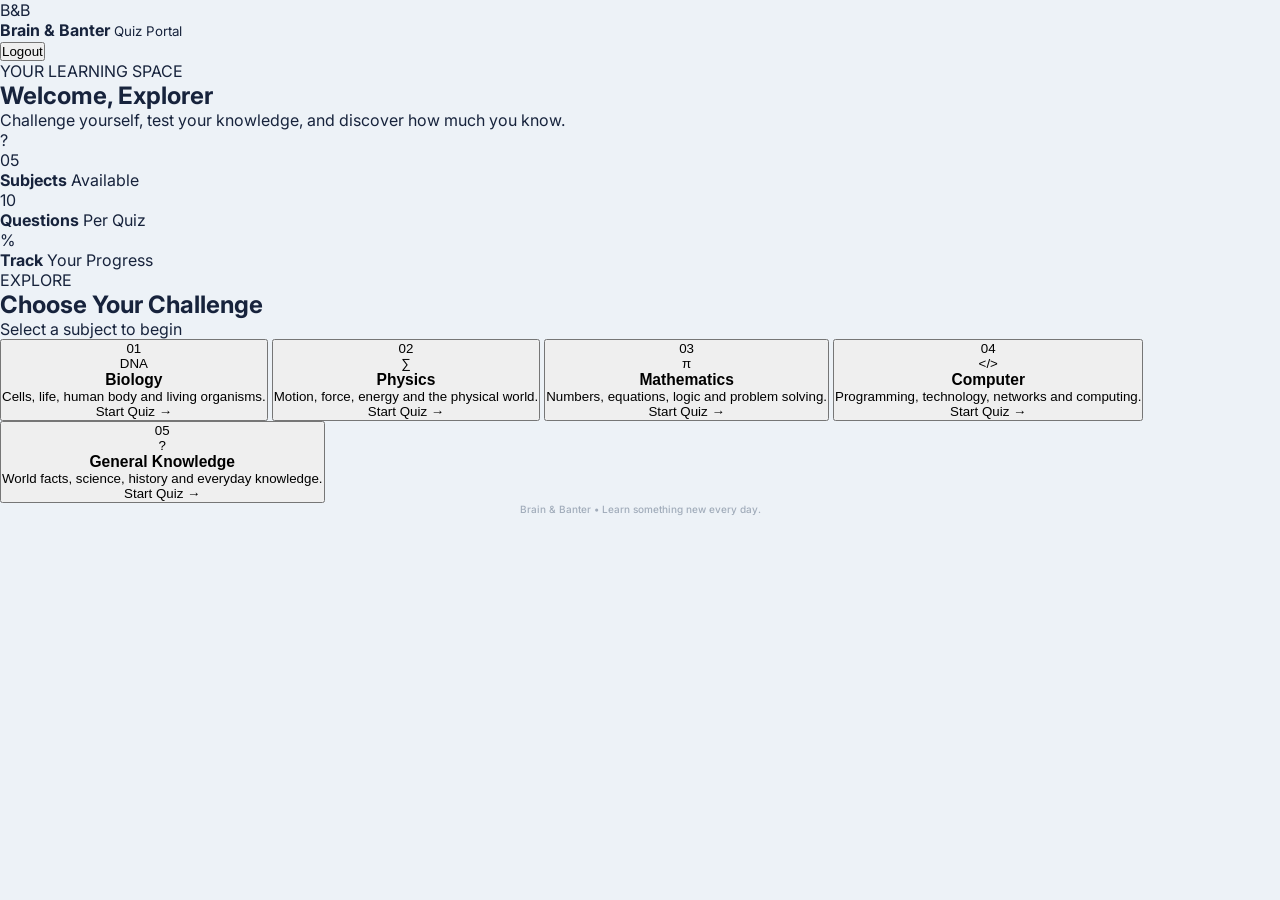
==== dashboard.html @ 0acfbaf9 "Create quiz dashboard" ====
<!DOCTYPE html>
<html lang="en">
<head>
    <meta charset="UTF-8">
    <meta name="viewport" content="width=device-width, initial-scale=1.0">

    <title>Brain & Banter | Dashboard</title>

    <link rel="preconnect" href="https://fonts.googleapis.com">
    <link rel="preconnect" href="https://fonts.gstatic.com" crossorigin>

    <link
        href="https://fonts.googleapis.com/css2?family=Inter:wght@400;500;600;700;800&display=swap"
        rel="stylesheet"
    >

    <link rel="stylesheet" href="style.css">
</head>

<body class="dashboard-body">

    <div class="dashboard-page">

        <!-- TOP NAVIGATION -->

        <header class="topbar">

            <div class="brand-small">

                <div class="mini-logo">
                    B<span>&</span>B
                </div>

                <div>
                    <strong>Brain & Banter</strong>
                    <small>Quiz Portal</small>
                </div>

            </div>


            <button id="logoutButton" class="logout-button">
                Logout
            </button>

        </header>


        <!-- MAIN CONTENT -->

        <main class="dashboard-main">

            <!-- WELCOME -->

            <section class="welcome-banner">

                <div>

                    <p class="eyebrow">
                        YOUR LEARNING SPACE
                    </p>

                    <h1>
                        Welcome, <span id="userName">Explorer</span>
                    </h1>

                    <p class="welcome-text">
                        Challenge yourself, test your knowledge,
                        and discover how much you know.
                    </p>

                </div>


                <div class="dashboard-icon">
                    <span>?</span>
                </div>

            </section>


            <!-- STATS -->

            <section class="stats-grid">

                <div class="stat-card">

                    <div class="stat-icon">
                        05
                    </div>

                    <div>
                        <strong>Subjects</strong>
                        <span>Available</span>
                    </div>

                </div>


                <div class="stat-card">

                    <div class="stat-icon">
                        10
                    </div>

                    <div>
                        <strong>Questions</strong>
                        <span>Per Quiz</span>
                    </div>

                </div>


                <div class="stat-card">

                    <div class="stat-icon">
                        %
                    </div>

                    <div>
                        <strong>Track</strong>
                        <span>Your Progress</span>
                    </div>

                </div>

            </section>


            <!-- SUBJECTS -->

            <section class="subjects-section">

                <div class="section-heading">

                    <div>

                        <p class="eyebrow">
                            EXPLORE
                        </p>

                        <h2>
                            Choose Your Challenge
                        </h2>

                    </div>

                    <p>
                        Select a subject to begin
                    </p>

                </div>


                <div class="subjects-grid">

                    <!-- BIOLOGY -->

                    <button
                        class="subject-card"
                        data-subject="Biology"
                    >

                        <div class="subject-number">
                            01
                        </div>

                        <div class="subject-symbol">
                            DNA
                        </div>

                        <h3>
                            Biology
                        </h3>

                        <p>
                            Cells, life, human body
                            and living organisms.
                        </p>

                        <span class="start-link">
                            Start Quiz →
                        </span>

                    </button>


                    <!-- PHYSICS -->

                    <button
                        class="subject-card"
                        data-subject="Physics"
                    >

                        <div class="subject-number">
                            02
                        </div>

                        <div class="subject-symbol">
                            ∑
                        </div>

                        <h3>
                            Physics
                        </h3>

                        <p>
                            Motion, force, energy
                            and the physical world.
                        </p>

                        <span class="start-link">
                            Start Quiz →
                        </span>

                    </button>


                    <!-- MATHEMATICS -->

                    <button
                        class="subject-card"
                        data-subject="Mathematics"
                    >

                        <div class="subject-number">
                            03
                        </div>

                        <div class="subject-symbol">
                            π
                        </div>

                        <h3>
                            Mathematics
                        </h3>

                        <p>
                            Numbers, equations,
                            logic and problem solving.
                        </p>

                        <span class="start-link">
                            Start Quiz →
                        </span>

                    </button>


                    <!-- COMPUTER -->

                    <button
                        class="subject-card"
                        data-subject="Computer"
                    >

                        <div class="subject-number">
                            04
                        </div>

                        <div class="subject-symbol">
                            &lt;/&gt;
                        </div>

                        <h3>
                            Computer
                        </h3>

                        <p>
                            Programming, technology,
                            networks and computing.
                        </p>

                        <span class="start-link">
                            Start Quiz →
                        </span>

                    </button>


                    <!-- GENERAL KNOWLEDGE -->

                    <button
                        class="subject-card"
                        data-subject="General Knowledge"
                    >

                        <div class="subject-number">
                            05
                        </div>

                        <div class="subject-symbol">
                            ?
                        </div>

                        <h3>
                            General Knowledge
                        </h3>

                        <p>
                            World facts, science,
                            history and everyday knowledge.
                        </p>

                        <span class="start-link">
                            Start Quiz →
                        </span>

                    </button>

                </div>

            </section>

        </main>


        <!-- FOOTER -->

        <footer class="dashboard-footer">

            Brain & Banter
            <span>•</span>
            Learn something new every day.

        </footer>

    </div>


    <script src="script.js"></script>

</body>
</html>
---- style.css ----
* {
    margin: 0;
    padding: 0;
    box-sizing: border-box;
}

:root {
    --blue: #2563eb;
    --dark-blue: #173b75;
    --light-blue: #eaf2ff;
    --text: #17233c;
    --muted: #718096;
    --white: #ffffff;
    --border: #dce5f2;
}

html,
body {
    width: 100%;
    min-height: 100%;
}

body {
    font-family: "Inter", sans-serif;
    color: var(--text);
    background: #edf2f7;
    overflow-x: hidden;
}


/* =========================
   BACKGROUND
========================= */

.background {
    position: fixed;
    inset: 0;
    overflow: hidden;
    z-index: 0;
    background:
        radial-gradient(circle at 15% 20%, rgba(37, 99, 235, 0.13), transparent 30%),
        radial-gradient(circle at 85% 75%, rgba(96, 165, 250, 0.15), transparent 32%),
        linear-gradient(135deg, #f5f8fc 0%, #e8eef7 100%);
}


/* Decorative grid */

.background::before {
    content: "";
    position: absolute;
    inset: 0;

    background-image:
        linear-gradient(rgba(37, 99, 235, 0.035) 1px, transparent 1px),
        linear-gradient(90deg, rgba(37, 99, 235, 0.035) 1px, transparent 1px);

    background-size: 45px 45px;
}


/* =========================
   FLOATING SHAPES
========================= */

.shape {
    position: absolute;
    border-radius: 50%;
    filter: blur(1px);
    opacity: 0.55;
}

.shape-one {
    width: 360px;
    height: 360px;
    top: -180px;
    left: -120px;
    background: rgba(59, 130, 246, 0.10);
    animation: floatOne 12s ease-in-out infinite;
}

.shape-two {
    width: 300px;
    height: 300px;
    right: -120px;
    top: 18%;
    background: rgba(96, 165, 250, 0.11);
    animation: floatTwo 14s ease-in-out infinite;
}

.shape-three {
    width: 420px;
    height: 420px;
    bottom: -250px;
    left: 25%;
    background: rgba(147, 197, 253, 0.12);
    animation: floatThree 16s ease-in-out infinite;
}


/* =========================
   SCIENCE SYMBOLS
========================= */

.floating-symbol {
    position: absolute;
    color: rgba(37, 99, 235, 0.16);
    font-weight: 700;
    user-select: none;
    animation: symbolFloat 8s ease-in-out infinite;
}

.symbol-one {
    top: 14%;
    left: 12%;
    font-size: 34px;
}

.symbol-two {
    top: 72%;
    left: 10%;
    font-size: 42px;
    animation-delay: 1s;
}

.symbol-three {
    top: 18%;
    right: 12%;
    font-size: 38px;
    animation-delay: 2s;
}

.symbol-four {
    bottom: 15%;
    right: 14%;
    font-size: 45px;
    animation-delay: 3s;
}

.symbol-five {
    top: 48%;
    left: 5%;
    font-size: 32px;
    animation-delay: 1.5s;
}

.symbol-six {
    bottom: 30%;
    right: 6%;
    font-size: 20px;
    letter-spacing: 3px;
    animation-delay: 2.5s;
}


/* =========================
   LOGIN CONTAINER
========================= */

.login-container {
    position: relative;
    z-index: 2;

    min-height: 100vh;

    display: flex;
    justify-content: center;
    align-items: center;

    padding: 40px 20px;
}


/* =========================
   LOGIN CARD
========================= */

.login-card {
    width: 100%;
    max-width: 455px;

    background: rgba(255, 255, 255, 0.94);

    border: 1px solid rgba(255, 255, 255, 0.9);

    border-radius: 26px;

    padding: 42px 42px 30px;

    box-shadow:
        0 25px 70px rgba(32, 56, 85, 0.13),
        0 5px 18px rgba(32, 56, 85, 0.05);

    backdrop-filter: blur(15px);

    animation: cardAppear 0.8s ease forwards;
}


/* =========================
   LOGO
========================= */

.logo-area {
    text-align: center;
    margin-bottom: 34px;
}

.logo {
    width: 72px;
    height: 72px;

    margin: 0 auto 17px;

    display: flex;
    align-items: center;
    justify-content: center;

    border-radius: 20px;

    background: linear-gradient(
        145deg,
        #2563eb,
        #173b75
    );

    color: white;

    font-size: 21px;
    font-weight: 800;

    letter-spacing: -1px;

    box-shadow:
        0 12px 28px rgba(37, 99, 235, 0.27);
}

.logo span {
    color: #bfdbfe;
    margin: 0 2px;
}

.logo-area h1 {
    font-size: 25px;
    font-weight: 800;
    letter-spacing: -0.6px;
}

.tagline {
    margin-top: 7px;
    color: var(--muted);
    font-size: 13px;
    font-weight: 500;
    letter-spacing: 0.5px;
}


/* =========================
   WELCOME
========================= */

.welcome {
    margin-bottom: 27px;
}

.welcome h2 {
    font-size: 23px;
    font-weight: 750;
    margin-bottom: 7px;
}

.welcome p {
    font-size: 13px;
    color: var(--muted);
    line-height: 1.6;
}


/* =========================
   INPUTS
========================= */

.input-group {
    margin-bottom: 20px;
}

.input-group label {
    display: block;
    margin-bottom: 8px;

    font-size: 13px;
    font-weight: 650;
}

.input-box {
    position: relative;
    display: flex;
    align-items: center;
}

.input-icon {
    position: absolute;
    left: 16px;

    color: #7390b7;
    font-size: 13px;

    pointer-events: none;
}

.input-box input {
    width: 100%;
    height: 52px;

    border: 1px solid var(--border);
    border-radius: 13px;

    background: #f8fafc;

    padding: 0 76px 0 43px;

    outline: none;

    font-family: inherit;
    font-size: 14px;
    color: var(--text);

    transition:
        border-color 0.25s ease,
        box-shadow 0.25s ease,
        background 0.25s ease;
}

.input-box input::placeholder {
    color: #9aa8ba;
}

.input-box input:focus {
    border-color: #6d9ff5;

    background: white;

    box-shadow:
        0 0 0 4px rgba(37, 99, 235, 0.08);
}


/* =========================
   SHOW PASSWORD
========================= */

.show-password {
    position: absolute;
    right: 13px;

    border: none;
    background: transparent;

    color: var(--blue);

    font-family: inherit;
    font-size: 12px;
    font-weight: 650;

    cursor: pointer;

    padding: 7px;
}

.show-password:hover {
    color: var(--dark-blue);
}


/* =========================
   MESSAGE
========================= */

.login-message {
    min-height: 20px;

    margin: 2px 0 10px;

    text-align: center;

    font-size: 12px;
    font-weight: 600;
}


/* =========================
   LOGIN BUTTON
========================= */

.login-button {
    width: 100%;
    height: 54px;

    border: none;
    border-radius: 14px;

    background:
        linear-gradient(
            135deg,
            #2563eb,
            #1d4ed8
        );

    color: white;

    display: flex;
    align-items: center;
    justify-content: center;
    gap: 13px;

    font-family: inherit;
    font-size: 14px;
    font-weight: 700;

    cursor: pointer;

    box-shadow:
        0 12px 25px rgba(37, 99, 235, 0.22);

    transition:
        transform 0.25s ease,
        box-shadow 0.25s ease;
}

.login-button:hover {
    transform: translateY(-2px);

    box-shadow:
        0 16px 30px rgba(37, 99, 235, 0.28);
}

.login-button:active {
    transform: translateY(0);
}

.arrow {
    font-size: 19px;
    line-height: 0;
    transition: transform 0.25s ease;
}

.login-button:hover .arrow {
    transform: translateX(4px);
}


/* =========================
   INFO
========================= */

.portal-info {
    display: flex;
    align-items: center;
    gap: 11px;

    margin: 27px 0 20px;
}

.portal-info span {
    height: 1px;
    flex: 1;
    background: #e4eaf2;
}

.portal-info p {
    color: #8a98aa;
    font-size: 10px;
    white-space: nowrap;
    letter-spacing: 0.2px;
}


/* =========================
   FOOTER
========================= */

footer {
    text-align: center;

    color: #a1acba;

    font-size: 10px;
    font-weight: 500;
}


/* =========================
   ANIMATIONS
========================= */

@keyframes cardAppear {

    from {
        opacity: 0;
        transform: translateY(25px) scale(0.98);
    }

    to {
        opacity: 1;
        transform: translateY(0) scale(1);
    }
}

@keyframes floatOne {

    0%,
    100% {
        transform: translate(0, 0);
    }

    50% {
        transform: translate(35px, 25px);
    }
}

@keyframes floatTwo {

    0%,
    100% {
        transform: translate(0, 0);
    }

    50% {
        transform: translate(-30px, 35px);
    }
}

@keyframes floatThree {

    0%,
    100% {
        transform: translate(0, 0);
    }

    50% {
        transform: translate(25px, -25px);
    }
}

@keyframes symbolFloat {

    0%,
    100% {
        transform: translateY(0) rotate(0deg);
    }

    50% {
        transform: translateY(-13px) rotate(5deg);
    }
}


/* =========================
   TABLET
========================= */

@media (max-width: 700px) {

    .login-container {
        padding: 30px 18px;
    }

    .login-card {
        max-width: 430px;
        padding: 37px 30px 27px;
    }

    .symbol-one,
    .symbol-three {
        opacity: 0.6;
    }
}


/* =========================
   MOBILE
========================= */

@media (max-width: 480px) {

    .login-container {
        min-height: 100svh;
        padding: 20px 14px;
    }

    .login-card {
        border-radius: 22px;
        padding: 31px 22px 24px;
    }

    .logo {
        width: 64px;
        height: 64px;
        border-radius: 18px;
        font-size: 19px;
    }

    .logo-area {
        margin-bottom: 28px;
    }

    .logo-area h1 {
        font-size: 22px;
    }

    .welcome h2 {
        font-size: 21px;
    }

    .welcome p {
        font-size: 12px;
    }

    .input-box input {
        height: 50px;
    }

    .login-button {
        height: 52px;
    }

    .floating-symbol {
        opacity: 0.08;
    }

    .shape-one {
        width: 250px;
        height: 250px;
    }

    .shape-two {
        width: 220px;
        height: 220px;
    }

    .shape-three {
        width: 300px;
        height: 300px;
    }
}


/* =========================
   VERY SMALL SCREENS
========================= */

@media (max-width: 350px) {

    .login-card {
        padding: 27px 17px 22px;
    }

    .portal-info p {
        font-size: 9px;
    }
}
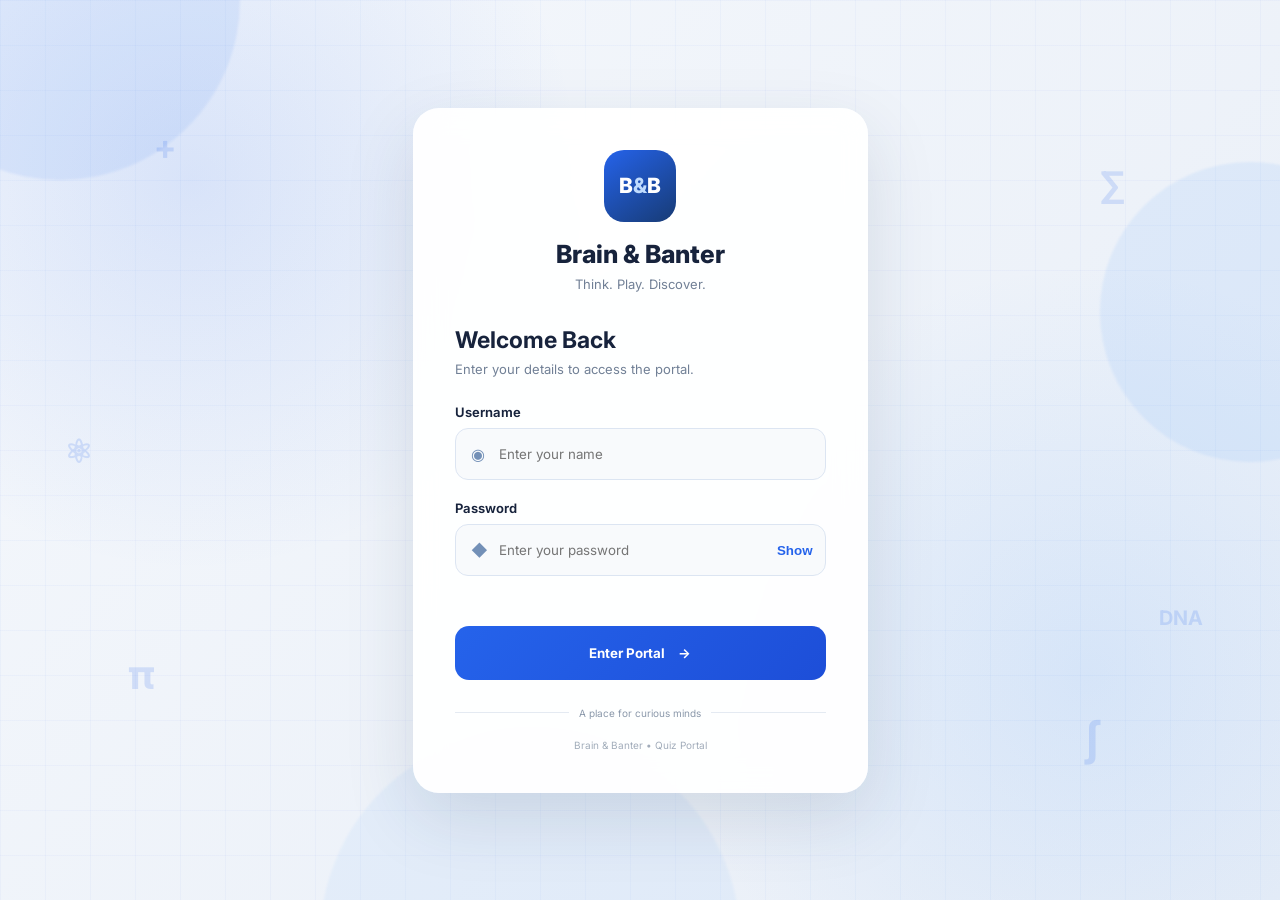
==== commit 8e03d4b7: "Complete dashboard page" ====
--- a/dashboard.html
+++ b/dashboard.html
@@ -1,334 +1,451 @@
 <!DOCTYPE html>
 <html lang="en">
+
 <head>
+
     <meta charset="UTF-8">
-    <meta name="viewport" content="width=device-width, initial-scale=1.0">
+
+    <meta
+        name="viewport"
+        content="width=device-width, initial-scale=1.0"
+    >
 
     <title>Brain & Banter | Dashboard</title>
 
-    <link rel="preconnect" href="https://fonts.googleapis.com">
-    <link rel="preconnect" href="https://fonts.gstatic.com" crossorigin>
-
     <link
-        href="https://fonts.googleapis.com/css2?family=Inter:wght@400;500;600;700;800&display=swap"
         rel="stylesheet"
+        href="style.css"
     >
 
-    <link rel="stylesheet" href="style.css">
 </head>
 
+
 <body class="dashboard-body">
 
-    <div class="dashboard-page">
-
-        <!-- TOP NAVIGATION -->
-
-        <header class="topbar">
-
-            <div class="brand-small">
-
-                <div class="mini-logo">
-                    B<span>&</span>B
+
+    <!-- TOP BAR -->
+
+    <header class="topbar">
+
+        <div class="brand-small">
+
+            <div class="mini-logo">
+                B<span>&</span>B
+            </div>
+
+            <div>
+
+                <strong>
+                    Brain & Banter
+                </strong>
+
+                <small>
+                    Quiz Portal
+                </small>
+
+            </div>
+
+        </div>
+
+
+        <button
+            id="logoutButton"
+            class="logout-button"
+        >
+            Logout
+        </button>
+
+    </header>
+
+
+
+    <!-- MAIN -->
+
+    <main class="dashboard-main">
+
+
+        <!-- WELCOME -->
+
+        <section class="welcome-banner">
+
+            <div>
+
+                <p class="eyebrow">
+                    WELCOME BACK
+                </p>
+
+                <h1>
+                    Hello,
+                    <span id="userName">
+                        Explorer
+                    </span>
+                </h1>
+
+                <p class="welcome-text">
+
+                    Test your knowledge, challenge yourself
+                    and discover how much you know.
+
+                    Choose a subject below to begin your quiz.
+
+                </p>
+
+            </div>
+
+
+            <div class="dashboard-icon">
+                ?
+            </div>
+
+        </section>
+
+
+
+        <!-- STATS -->
+
+        <section class="stats-grid">
+
+
+            <div class="stat-card">
+
+                <div class="stat-icon">
+                    05
                 </div>
 
                 <div>
-                    <strong>Brain & Banter</strong>
-                    <small>Quiz Portal</small>
-                </div>
-
-            </div>
-
-
-            <button id="logoutButton" class="logout-button">
-                Logout
-            </button>
-
-        </header>
-
-
-        <!-- MAIN CONTENT -->
-
-        <main class="dashboard-main">
-
-            <!-- WELCOME -->
-
-            <section class="welcome-banner">
+
+                    <strong>
+                        Subjects
+                    </strong>
+
+                    <span>
+                        Available quizzes
+                    </span>
+
+                </div>
+
+            </div>
+
+
+
+            <div class="stat-card">
+
+                <div class="stat-icon">
+                    10
+                </div>
 
                 <div>
 
-                    <p class="eyebrow">
-                        YOUR LEARNING SPACE
-                    </p>
-
-                    <h1>
-                        Welcome, <span id="userName">Explorer</span>
-                    </h1>
-
-                    <p class="welcome-text">
-                        Challenge yourself, test your knowledge,
-                        and discover how much you know.
-                    </p>
-
-                </div>
-
-
-                <div class="dashboard-icon">
-                    <span>?</span>
-                </div>
-
-            </section>
-
-
-            <!-- STATS -->
-
-            <section class="stats-grid">
-
-                <div class="stat-card">
-
-                    <div class="stat-icon">
-                        05
-                    </div>
-
-                    <div>
-                        <strong>Subjects</strong>
-                        <span>Available</span>
-                    </div>
-
-                </div>
-
-
-                <div class="stat-card">
-
-                    <div class="stat-icon">
-                        10
-                    </div>
-
-                    <div>
-                        <strong>Questions</strong>
-                        <span>Per Quiz</span>
-                    </div>
-
-                </div>
-
-
-                <div class="stat-card">
-
-                    <div class="stat-icon">
-                        %
-                    </div>
-
-                    <div>
-                        <strong>Track</strong>
-                        <span>Your Progress</span>
-                    </div>
-
-                </div>
-
-            </section>
-
-
-            <!-- SUBJECTS -->
-
-            <section class="subjects-section">
-
-                <div class="section-heading">
-
-                    <div>
-
-                        <p class="eyebrow">
-                            EXPLORE
-                        </p>
-
-                        <h2>
-                            Choose Your Challenge
-                        </h2>
-
-                    </div>
-
-                    <p>
-                        Select a subject to begin
-                    </p>
-
-                </div>
-
-
-                <div class="subjects-grid">
-
-                    <!-- BIOLOGY -->
-
-                    <button
-                        class="subject-card"
-                        data-subject="Biology"
-                    >
-
-                        <div class="subject-number">
-                            01
-                        </div>
-
-                        <div class="subject-symbol">
-                            DNA
-                        </div>
-
-                        <h3>
-                            Biology
-                        </h3>
-
-                        <p>
-                            Cells, life, human body
-                            and living organisms.
-                        </p>
-
-                        <span class="start-link">
-                            Start Quiz →
-                        </span>
-
-                    </button>
-
-
-                    <!-- PHYSICS -->
-
-                    <button
-                        class="subject-card"
-                        data-subject="Physics"
-                    >
-
-                        <div class="subject-number">
-                            02
-                        </div>
-
-                        <div class="subject-symbol">
-                            ∑
-                        </div>
-
-                        <h3>
-                            Physics
-                        </h3>
-
-                        <p>
-                            Motion, force, energy
-                            and the physical world.
-                        </p>
-
-                        <span class="start-link">
-                            Start Quiz →
-                        </span>
-
-                    </button>
-
-
-                    <!-- MATHEMATICS -->
-
-                    <button
-                        class="subject-card"
-                        data-subject="Mathematics"
-                    >
-
-                        <div class="subject-number">
-                            03
-                        </div>
-
-                        <div class="subject-symbol">
-                            π
-                        </div>
-
-                        <h3>
-                            Mathematics
-                        </h3>
-
-                        <p>
-                            Numbers, equations,
-                            logic and problem solving.
-                        </p>
-
-                        <span class="start-link">
-                            Start Quiz →
-                        </span>
-
-                    </button>
-
-
-                    <!-- COMPUTER -->
-
-                    <button
-                        class="subject-card"
-                        data-subject="Computer"
-                    >
-
-                        <div class="subject-number">
-                            04
-                        </div>
-
-                        <div class="subject-symbol">
-                            &lt;/&gt;
-                        </div>
-
-                        <h3>
-                            Computer
-                        </h3>
-
-                        <p>
-                            Programming, technology,
-                            networks and computing.
-                        </p>
-
-                        <span class="start-link">
-                            Start Quiz →
-                        </span>
-
-                    </button>
-
-
-                    <!-- GENERAL KNOWLEDGE -->
-
-                    <button
-                        class="subject-card"
-                        data-subject="General Knowledge"
-                    >
-
-                        <div class="subject-number">
-                            05
-                        </div>
-
-                        <div class="subject-symbol">
-                            ?
-                        </div>
-
-                        <h3>
-                            General Knowledge
-                        </h3>
-
-                        <p>
-                            World facts, science,
-                            history and everyday knowledge.
-                        </p>
-
-                        <span class="start-link">
-                            Start Quiz →
-                        </span>
-
-                    </button>
-
-                </div>
-
-            </section>
-
-        </main>
-
-
-        <!-- FOOTER -->
-
-        <footer class="dashboard-footer">
-
-            Brain & Banter
-            <span>•</span>
-            Learn something new every day.
-
-        </footer>
-
-    </div>
+                    <strong>
+                        Questions
+                    </strong>
+
+                    <span>
+                        Per quiz
+                    </span>
+
+                </div>
+
+            </div>
+
+
+
+            <div class="stat-card">
+
+                <div class="stat-icon">
+                    05
+                </div>
+
+                <div>
+
+                    <strong>
+                        Minutes
+                    </strong>
+
+                    <span>
+                        Quiz time
+                    </span>
+
+                </div>
+
+            </div>
+
+
+        </section>
+
+
+
+        <!-- SUBJECT HEADING -->
+
+        <div class="section-heading">
+
+            <div>
+
+                <p class="eyebrow">
+                    CHOOSE YOUR CHALLENGE
+                </p>
+
+                <h2>
+                    Quiz Subjects
+                </h2>
+
+            </div>
+
+
+            <p>
+                Select any subject to begin
+            </p>
+
+        </div>
+
+
+
+        <!-- SUBJECTS -->
+
+        <section class="subjects-grid">
+
+
+            <!-- BIOLOGY -->
+
+            <button
+                class="subject-card"
+                data-subject="Biology"
+            >
+
+                <span class="subject-number">
+                    01
+                </span>
+
+
+                <div class="subject-symbol">
+                    BIO
+                </div>
+
+
+                <h3>
+                    Biology
+                </h3>
+
+
+                <p>
+                    Explore life, cells, organs
+                    and the fascinating world of biology.
+                </p>
+
+
+                <span class="start-link">
+                    Start Quiz →
+                </span>
+
+            </button>
+
+
+
+            <!-- PHYSICS -->
+
+            <button
+                class="subject-card"
+                data-subject="Physics"
+            >
+
+                <span class="subject-number">
+                    02
+                </span>
+
+
+                <div class="subject-symbol">
+                    PHY
+                </div>
+
+
+                <h3>
+                    Physics
+                </h3>
+
+
+                <p>
+                    Test your understanding of force,
+                    energy, motion and the physical world.
+                </p>
+
+
+                <span class="start-link">
+                    Start Quiz →
+                </span>
+
+            </button>
+
+
+
+            <!-- MATHEMATICS -->
+
+            <button
+                class="subject-card"
+                data-subject="Mathematics"
+            >
+
+                <span class="subject-number">
+                    03
+                </span>
+
+
+                <div class="subject-symbol">
+                    MAT
+                </div>
+
+
+                <h3>
+                    Mathematics
+                </h3>
+
+
+                <p>
+                    Challenge yourself with numbers,
+                    calculations and mathematical concepts.
+                </p>
+
+
+                <span class="start-link">
+                    Start Quiz →
+                </span>
+
+            </button>
+
+
+
+            <!-- COMPUTER -->
+
+            <button
+                class="subject-card"
+                data-subject="Computer"
+            >
+
+                <span class="subject-number">
+                    04
+                </span>
+
+
+                <div class="subject-symbol">
+                    CS
+                </div>
+
+
+                <h3>
+                    Computer
+                </h3>
+
+
+                <p>
+                    Test your knowledge of computers,
+                    programming and technology.
+                </p>
+
+
+                <span class="start-link">
+                    Start Quiz →
+                </span>
+
+            </button>
+
+
+
+            <!-- GENERAL KNOWLEDGE -->
+
+            <button
+                class="subject-card"
+                data-subject="General Knowledge"
+            >
+
+                <span class="subject-number">
+                    05
+                </span>
+
+
+                <div class="subject-symbol">
+                    GK
+                </div>
+
+
+                <h3>
+                    General Knowledge
+                </h3>
+
+
+                <p>
+                    Explore interesting facts,
+                    places, science and the world around you.
+                </p>
+
+
+                <span class="start-link">
+                    Start Quiz →
+                </span>
+
+            </button>
+
+
+        </section>
+
+
+
+        <!-- LEADERBOARD -->
+
+        <div class="dashboard-actions">
+
+            <button
+                id="leaderboardButton"
+                class="dashboard-action-button"
+            >
+
+                <span class="action-icon">
+                    #
+                </span>
+
+
+                <span>
+
+                    <strong>
+                        View Leaderboard
+                    </strong>
+
+                    <small>
+                        See quiz rankings and scores
+                    </small>
+
+                </span>
+
+
+                <span class="action-arrow">
+                    →
+                </span>
+
+            </button>
+
+        </div>
+
+
+    </main>
+
+
+
+    <!-- FOOTER -->
+
+    <footer class="dashboard-footer">
+
+        Brain & Banter
+
+        <span>
+            •
+        </span>
+
+        Learn. Challenge. Improve.
+
+    </footer>
+
 
 
     <script src="script.js"></script>
 
 </body>
+
 </html>
--- a/style.css
+++ b/style.css
@@ -7,44 +7,48 @@
 :root {
     --blue: #2563eb;
     --dark-blue: #173b75;
-    --light-blue: #eaf2ff;
+    --light-blue: #edf4ff;
     --text: #17233c;
     --muted: #718096;
     --white: #ffffff;
     --border: #dce5f2;
 }
 
-html,
-body {
-    width: 100%;
-    min-height: 100%;
-}
-
 body {
     font-family: "Inter", sans-serif;
     color: var(--text);
-    background: #edf2f7;
+    background: #f4f7fb;
     overflow-x: hidden;
 }
 
 
-/* =========================
-   BACKGROUND
-========================= */
+/* ==========================================
+   LOGIN
+========================================== */
 
 .background {
     position: fixed;
     inset: 0;
     overflow: hidden;
     z-index: 0;
+
     background:
-        radial-gradient(circle at 15% 20%, rgba(37, 99, 235, 0.13), transparent 30%),
-        radial-gradient(circle at 85% 75%, rgba(96, 165, 250, 0.15), transparent 32%),
-        linear-gradient(135deg, #f5f8fc 0%, #e8eef7 100%);
-}
-
-
-/* Decorative grid */
+        radial-gradient(
+            circle at 15% 20%,
+            rgba(37, 99, 235, 0.13),
+            transparent 30%
+        ),
+        radial-gradient(
+            circle at 85% 75%,
+            rgba(96, 165, 250, 0.15),
+            transparent 32%
+        ),
+        linear-gradient(
+            135deg,
+            #f5f8fc,
+            #e8eef7
+        );
+}
 
 .background::before {
     content: "";
@@ -52,22 +56,23 @@
     inset: 0;
 
     background-image:
-        linear-gradient(rgba(37, 99, 235, 0.035) 1px, transparent 1px),
-        linear-gradient(90deg, rgba(37, 99, 235, 0.035) 1px, transparent 1px);
+        linear-gradient(
+            rgba(37, 99, 235, 0.035) 1px,
+            transparent 1px
+        ),
+        linear-gradient(
+            90deg,
+            rgba(37, 99, 235, 0.035) 1px,
+            transparent 1px
+        );
 
     background-size: 45px 45px;
 }
-
-
-/* =========================
-   FLOATING SHAPES
-========================= */
 
 .shape {
     position: absolute;
     border-radius: 50%;
     filter: blur(1px);
-    opacity: 0.55;
 }
 
 .shape-one {
@@ -97,11 +102,6 @@
     animation: floatThree 16s ease-in-out infinite;
 }
 
-
-/* =========================
-   SCIENCE SYMBOLS
-========================= */
-
 .floating-symbol {
     position: absolute;
     color: rgba(37, 99, 235, 0.16);
@@ -120,42 +120,31 @@
     top: 72%;
     left: 10%;
     font-size: 42px;
-    animation-delay: 1s;
 }
 
 .symbol-three {
     top: 18%;
     right: 12%;
     font-size: 38px;
-    animation-delay: 2s;
 }
 
 .symbol-four {
     bottom: 15%;
     right: 14%;
     font-size: 45px;
-    animation-delay: 3s;
 }
 
 .symbol-five {
     top: 48%;
     left: 5%;
     font-size: 32px;
-    animation-delay: 1.5s;
 }
 
 .symbol-six {
     bottom: 30%;
     right: 6%;
     font-size: 20px;
-    letter-spacing: 3px;
-    animation-delay: 2.5s;
-}
-
-
-/* =========================
-   LOGIN CONTAINER
-========================= */
+}
 
 .login-container {
     position: relative;
@@ -164,16 +153,11 @@
     min-height: 100vh;
 
     display: flex;
+    align-items: center;
     justify-content: center;
-    align-items: center;
 
     padding: 40px 20px;
 }
-
-
-/* =========================
-   LOGIN CARD
-========================= */
 
 .login-card {
     width: 100%;
@@ -181,25 +165,17 @@
 
     background: rgba(255, 255, 255, 0.94);
 
-    border: 1px solid rgba(255, 255, 255, 0.9);
-
     border-radius: 26px;
 
-    padding: 42px 42px 30px;
+    padding: 42px;
 
     box-shadow:
-        0 25px 70px rgba(32, 56, 85, 0.13),
-        0 5px 18px rgba(32, 56, 85, 0.05);
+        0 25px 70px rgba(32, 56, 85, 0.13);
 
     backdrop-filter: blur(15px);
 
-    animation: cardAppear 0.8s ease forwards;
-}
-
-
-/* =========================
-   LOGO
-========================= */
+    animation: cardAppear 0.8s ease;
+}
 
 .logo-area {
     text-align: center;
@@ -210,7 +186,8 @@
     width: 72px;
     height: 72px;
 
-    margin: 0 auto 17px;
+    margin: auto;
+    margin-bottom: 17px;
 
     display: flex;
     align-items: center;
@@ -218,67 +195,50 @@
 
     border-radius: 20px;
 
-    background: linear-gradient(
-        145deg,
-        #2563eb,
-        #173b75
-    );
+    background:
+        linear-gradient(
+            145deg,
+            #2563eb,
+            #173b75
+        );
 
     color: white;
 
     font-size: 21px;
     font-weight: 800;
-
-    letter-spacing: -1px;
-
-    box-shadow:
-        0 12px 28px rgba(37, 99, 235, 0.27);
-}
-
-.logo span {
+}
+
+.logo span,
+.mini-logo span {
     color: #bfdbfe;
-    margin: 0 2px;
 }
 
 .logo-area h1 {
     font-size: 25px;
     font-weight: 800;
-    letter-spacing: -0.6px;
 }
 
 .tagline {
     margin-top: 7px;
+
+    color: var(--muted);
+
+    font-size: 13px;
+}
+
+.welcome {
+    margin-bottom: 27px;
+}
+
+.welcome h2 {
+    font-size: 23px;
+    margin-bottom: 7px;
+}
+
+.welcome p {
     color: var(--muted);
     font-size: 13px;
-    font-weight: 500;
-    letter-spacing: 0.5px;
-}
-
-
-/* =========================
-   WELCOME
-========================= */
-
-.welcome {
-    margin-bottom: 27px;
-}
-
-.welcome h2 {
-    font-size: 23px;
-    font-weight: 750;
-    margin-bottom: 7px;
-}
-
-.welcome p {
-    font-size: 13px;
-    color: var(--muted);
-    line-height: 1.6;
-}
-
-
-/* =========================
-   INPUTS
-========================= */
+}
 
 .input-group {
     margin-bottom: 20px;
@@ -286,6 +246,7 @@
 
 .input-group label {
     display: block;
+
     margin-bottom: 8px;
 
     font-size: 13px;
@@ -294,18 +255,17 @@
 
 .input-box {
     position: relative;
-    display: flex;
-    align-items: center;
 }
 
 .input-icon {
     position: absolute;
+
     left: 16px;
+    top: 50%;
+
+    transform: translateY(-50%);
 
     color: #7390b7;
-    font-size: 13px;
-
-    pointer-events: none;
 }
 
 .input-box input {
@@ -317,22 +277,11 @@
 
     background: #f8fafc;
 
-    padding: 0 76px 0 43px;
+    padding: 0 75px 0 43px;
 
     outline: none;
 
     font-family: inherit;
-    font-size: 14px;
-    color: var(--text);
-
-    transition:
-        border-color 0.25s ease,
-        box-shadow 0.25s ease,
-        background 0.25s ease;
-}
-
-.input-box input::placeholder {
-    color: #9aa8ba;
 }
 
 .input-box input:focus {
@@ -344,53 +293,33 @@
         0 0 0 4px rgba(37, 99, 235, 0.08);
 }
 
-
-/* =========================
-   SHOW PASSWORD
-========================= */
-
 .show-password {
     position: absolute;
+
     right: 13px;
+    top: 50%;
+
+    transform: translateY(-50%);
 
     border: none;
     background: transparent;
 
     color: var(--blue);
 
-    font-family: inherit;
-    font-size: 12px;
+    cursor: pointer;
+
     font-weight: 650;
-
-    cursor: pointer;
-
-    padding: 7px;
-}
-
-.show-password:hover {
-    color: var(--dark-blue);
-}
-
-
-/* =========================
-   MESSAGE
-========================= */
+}
 
 .login-message {
     min-height: 20px;
 
-    margin: 2px 0 10px;
+    margin-bottom: 10px;
 
     text-align: center;
 
     font-size: 12px;
-    font-weight: 600;
-}
-
-
-/* =========================
-   LOGIN BUTTON
-========================= */
+}
 
 .login-button {
     width: 100%;
@@ -408,55 +337,28 @@
 
     color: white;
 
-    display: flex;
-    align-items: center;
-    justify-content: center;
-    gap: 13px;
-
     font-family: inherit;
-    font-size: 14px;
+
     font-weight: 700;
 
     cursor: pointer;
 
-    box-shadow:
-        0 12px 25px rgba(37, 99, 235, 0.22);
-
-    transition:
-        transform 0.25s ease,
-        box-shadow 0.25s ease;
+    transition: 0.25s ease;
 }
 
 .login-button:hover {
     transform: translateY(-2px);
-
-    box-shadow:
-        0 16px 30px rgba(37, 99, 235, 0.28);
-}
-
-.login-button:active {
-    transform: translateY(0);
 }
 
 .arrow {
-    font-size: 19px;
-    line-height: 0;
-    transition: transform 0.25s ease;
-}
-
-.login-button:hover .arrow {
-    transform: translateX(4px);
-}
-
-
-/* =========================
-   INFO
-========================= */
+    margin-left: 10px;
+}
 
 .portal-info {
     display: flex;
     align-items: center;
-    gap: 11px;
+
+    gap: 10px;
 
     margin: 27px 0 20px;
 }
@@ -464,52 +366,1002 @@
 .portal-info span {
     height: 1px;
     flex: 1;
+
     background: #e4eaf2;
 }
 
 .portal-info p {
     color: #8a98aa;
+
     font-size: 10px;
-    white-space: nowrap;
-    letter-spacing: 0.2px;
-}
-
-
-/* =========================
-   FOOTER
-========================= */
-
-footer {
+}
+
+.login-card footer {
     text-align: center;
 
     color: #a1acba;
 
     font-size: 10px;
-    font-weight: 500;
-}
-
-
-/* =========================
+}
+
+
+/* ==========================================
+   DASHBOARD
+========================================== */
+
+.dashboard-body {
+    min-height: 100vh;
+
+    background:
+        radial-gradient(
+            circle at 0% 0%,
+            rgba(37, 99, 235, 0.08),
+            transparent 28%
+        ),
+        #f4f7fb;
+}
+
+.topbar,
+.quiz-topbar,
+.result-topbar {
+    height: 78px;
+
+    padding: 0 6%;
+
+    display: flex;
+    align-items: center;
+    justify-content: space-between;
+
+    background: rgba(255, 255, 255, 0.9);
+
+    border-bottom: 1px solid #e3eaf3;
+
+    backdrop-filter: blur(15px);
+}
+
+.brand-small,
+.result-brand,
+.quiz-brand {
+    display: flex;
+    align-items: center;
+
+    gap: 12px;
+}
+
+.mini-logo {
+    width: 43px;
+    height: 43px;
+
+    display: flex;
+    align-items: center;
+    justify-content: center;
+
+    border-radius: 12px;
+
+    background:
+        linear-gradient(
+            145deg,
+            #2563eb,
+            #173b75
+        );
+
+    color: white;
+
+    font-size: 13px;
+    font-weight: 800;
+}
+
+.brand-small strong,
+.result-brand strong {
+    display: block;
+
+    font-size: 14px;
+}
+
+.brand-small small,
+.result-brand small {
+    display: block;
+
+    color: #8a98aa;
+
+    font-size: 10px;
+}
+
+.logout-button {
+    border: 1px solid #dce5f2;
+
+    background: white;
+
+    color: #52647d;
+
+    border-radius: 10px;
+
+    padding: 9px 17px;
+
+    font-family: inherit;
+
+    cursor: pointer;
+}
+
+.dashboard-main {
+    width: min(1180px, 88%);
+
+    margin: auto;
+
+    padding: 45px 0 55px;
+}
+
+.welcome-banner {
+    display: flex;
+    align-items: center;
+    justify-content: space-between;
+
+    padding: 38px 42px;
+
+    border-radius: 24px;
+
+    background:
+        linear-gradient(
+            135deg,
+            #173b75,
+            #2563eb
+        );
+
+    color: white;
+
+    margin-bottom: 25px;
+}
+
+.welcome-banner h1 {
+    font-size: clamp(25px, 4vw, 36px);
+
+    margin-bottom: 9px;
+}
+
+.welcome-banner h1 span {
+    color: #bfdbfe;
+}
+
+.welcome-text {
+    max-width: 540px;
+
+    font-size: 13px;
+
+    line-height: 1.7;
+
+    opacity: 0.82;
+}
+
+.eyebrow {
+    margin-bottom: 10px;
+
+    font-size: 10px;
+    font-weight: 700;
+
+    letter-spacing: 1.6px;
+
+    color: var(--blue);
+}
+
+.welcome-banner .eyebrow {
+    color: white;
+    opacity: 0.7;
+}
+
+.dashboard-icon {
+    width: 90px;
+    height: 90px;
+
+    display: flex;
+    align-items: center;
+    justify-content: center;
+
+    border-radius: 25px;
+
+    background: rgba(255, 255, 255, 0.09);
+
+    font-size: 42px;
+}
+
+.stats-grid {
+    display: grid;
+
+    grid-template-columns:
+        repeat(3, 1fr);
+
+    gap: 18px;
+
+    margin-bottom: 45px;
+}
+
+.stat-card {
+    display: flex;
+    align-items: center;
+
+    gap: 15px;
+
+    padding: 20px;
+
+    background: white;
+
+    border: 1px solid #e5ebf3;
+
+    border-radius: 17px;
+}
+
+.stat-icon {
+    width: 47px;
+    height: 47px;
+
+    display: flex;
+    align-items: center;
+    justify-content: center;
+
+    border-radius: 13px;
+
+    background: var(--light-blue);
+
+    color: var(--blue);
+
+    font-weight: 800;
+}
+
+.stat-card strong {
+    display: block;
+
+    font-size: 13px;
+}
+
+.stat-card span {
+    display: block;
+
+    margin-top: 4px;
+
+    color: #8b99aa;
+
+    font-size: 10px;
+}
+
+.section-heading {
+    display: flex;
+
+    align-items: flex-end;
+    justify-content: space-between;
+
+    margin-bottom: 22px;
+}
+
+.section-heading h2 {
+    font-size: 23px;
+}
+
+.section-heading > p {
+    color: #8997a9;
+
+    font-size: 11px;
+}
+
+.subjects-grid {
+    display: grid;
+
+    grid-template-columns:
+        repeat(3, 1fr);
+
+    gap: 18px;
+}
+
+.subject-card {
+    position: relative;
+
+    min-height: 245px;
+
+    padding: 25px;
+
+    text-align: left;
+
+    border: 1px solid #e1e8f1;
+
+    border-radius: 20px;
+
+    background: white;
+
+    cursor: pointer;
+
+    font-family: inherit;
+
+    color: var(--text);
+
+    transition: 0.3s ease;
+}
+
+.subject-card:hover {
+    transform: translateY(-6px);
+
+    border-color: #c8daf5;
+
+    box-shadow:
+        0 18px 35px rgba(31, 55, 82, 0.10);
+}
+
+.subject-number {
+    position: absolute;
+
+    top: 20px;
+    right: 22px;
+
+    color: #a2afbf;
+
+    font-size: 10px;
+    font-weight: 700;
+}
+
+.subject-symbol {
+    width: 48px;
+    height: 48px;
+
+    display: flex;
+    align-items: center;
+    justify-content: center;
+
+    margin-bottom: 22px;
+
+    border-radius: 13px;
+
+    background: var(--light-blue);
+
+    color: var(--blue);
+
+    font-size: 15px;
+    font-weight: 800;
+}
+
+.subject-card h3 {
+    font-size: 17px;
+
+    margin-bottom: 8px;
+}
+
+.subject-card p {
+    color: #7c899a;
+
+    font-size: 11px;
+
+    line-height: 1.65;
+
+    margin-bottom: 19px;
+}
+
+.start-link {
+    color: var(--blue);
+
+    font-size: 11px;
+    font-weight: 700;
+}
+
+.dashboard-footer,
+.quiz-footer,
+.result-footer {
+    padding: 20px;
+
+    text-align: center;
+
+    color: #9aa7b7;
+
+    font-size: 10px;
+}
+
+
+/* ==========================================
+   QUIZ
+========================================== */
+
+.quiz-body {
+    min-height: 100vh;
+
+    background:
+        radial-gradient(
+            circle at 10% 10%,
+            rgba(37, 99, 235, 0.08),
+            transparent 30%
+        ),
+        #f4f7fb;
+}
+
+.back-button {
+    border: none;
+
+    background: transparent;
+
+    color: #52647d;
+
+    font-family: inherit;
+
+    cursor: pointer;
+
+    font-size: 12px;
+}
+
+.quiz-brand span {
+    font-size: 13px;
+    font-weight: 800;
+}
+
+.quiz-main {
+    width: min(850px, 90%);
+
+    margin: auto;
+
+    padding: 45px 0;
+}
+
+.quiz-header {
+    display: flex;
+
+    align-items: center;
+    justify-content: space-between;
+
+    margin-bottom: 25px;
+}
+
+.quiz-header h1 {
+    font-size: 31px;
+
+    margin-bottom: 7px;
+}
+
+.quiz-header p:not(.eyebrow) {
+    color: #8290a2;
+
+    font-size: 12px;
+}
+
+.timer-box {
+    min-width: 105px;
+
+    padding: 14px;
+
+    text-align: center;
+
+    background: white;
+
+    border: 1px solid #e0e7f0;
+
+    border-radius: 14px;
+}
+
+.timer-label {
+    display: block;
+
+    color: #8997a9;
+
+    font-size: 9px;
+    font-weight: 700;
+
+    letter-spacing: 1px;
+
+    margin-bottom: 5px;
+}
+
+.timer-box strong {
+    font-size: 20px;
+
+    color: var(--blue);
+}
+
+.timer-warning {
+    color: #d14343 !important;
+}
+
+.progress-section {
+    margin-bottom: 20px;
+}
+
+.progress-info {
+    display: flex;
+
+    justify-content: space-between;
+
+    margin-bottom: 8px;
+
+    color: #7d8a9c;
+
+    font-size: 10px;
+}
+
+.progress-bar {
+    height: 7px;
+
+    overflow: hidden;
+
+    border-radius: 10px;
+
+    background: #e2e9f2;
+}
+
+.progress-fill {
+    width: 10%;
+    height: 100%;
+
+    border-radius: inherit;
+
+    background:
+        linear-gradient(
+            90deg,
+            #2563eb,
+            #60a5fa
+        );
+
+    transition: width 0.3s ease;
+}
+
+.question-card {
+    padding: 35px;
+
+    background: white;
+
+    border: 1px solid #e1e8f1;
+
+    border-radius: 22px;
+
+    box-shadow:
+        0 12px 35px rgba(31, 55, 82, 0.06);
+}
+
+.question-number {
+    color: var(--blue);
+
+    font-size: 10px;
+    font-weight: 800;
+
+    letter-spacing: 1.2px;
+
+    margin-bottom: 16px;
+}
+
+.question-card h2 {
+    font-size: 21px;
+
+    line-height: 1.5;
+
+    margin-bottom: 28px;
+}
+
+.options-container {
+    display: grid;
+
+    gap: 12px;
+}
+
+.quiz-option {
+    width: 100%;
+
+    min-height: 58px;
+
+    display: flex;
+    align-items: center;
+
+    gap: 14px;
+
+    padding: 10px 15px;
+
+    border: 1px solid #e0e7f0;
+
+    border-radius: 13px;
+
+    background: #fbfcfe;
+
+    color: var(--text);
+
+    text-align: left;
+
+    font-family: inherit;
+
+    cursor: pointer;
+
+    transition: 0.2s ease;
+}
+
+.quiz-option:hover {
+    border-color: #9dbbe9;
+
+    background: #f5f9ff;
+}
+
+.quiz-option.selected {
+    border-color: var(--blue);
+
+    background: #edf4ff;
+
+    box-shadow:
+        0 0 0 3px rgba(37, 99, 235, 0.07);
+}
+
+.option-letter {
+    width: 34px;
+    height: 34px;
+
+    flex-shrink: 0;
+
+    display: flex;
+    align-items: center;
+    justify-content: center;
+
+    border-radius: 10px;
+
+    background: #e9f1ff;
+
+    color: var(--blue);
+
+    font-size: 12px;
+    font-weight: 800;
+}
+
+.quiz-option.selected .option-letter {
+    background: var(--blue);
+
+    color: white;
+}
+
+.option-text {
+    font-size: 12px;
+
+    line-height: 1.5;
+}
+
+.quiz-navigation {
+    display: flex;
+
+    justify-content: space-between;
+
+    margin-top: 30px;
+}
+
+.previous-button,
+.next-button {
+    min-width: 115px;
+
+    height: 45px;
+
+    border-radius: 11px;
+
+    font-family: inherit;
+
+    font-size: 12px;
+    font-weight: 700;
+
+    cursor: pointer;
+}
+
+.previous-button {
+    border: 1px solid #dce5f2;
+
+    background: white;
+
+    color: #68778b;
+}
+
+.previous-button:disabled {
+    opacity: 0.4;
+
+    cursor: not-allowed;
+}
+
+.next-button {
+    border: none;
+
+    background: var(--blue);
+
+    color: white;
+
+    box-shadow:
+        0 8px 18px rgba(37, 99, 235, 0.18);
+}
+
+.exit-button {
+    display: block;
+
+    margin: 22px auto 0;
+
+    border: none;
+
+    background: transparent;
+
+    color: #a05b5b;
+
+    font-family: inherit;
+
+    font-size: 10px;
+
+    cursor: pointer;
+}
+
+
+/* ==========================================
+   RESULT
+========================================== */
+
+.result-body {
+    min-height: 100vh;
+
+    background:
+        radial-gradient(
+            circle at 50% 0%,
+            rgba(37, 99, 235, 0.10),
+            transparent 35%
+        ),
+        #f4f7fb;
+}
+
+.result-main {
+    width: min(760px, 90%);
+
+    margin: auto;
+
+    padding: 50px 0;
+}
+
+.result-card {
+    padding: 42px;
+
+    text-align: center;
+
+    background: white;
+
+    border: 1px solid #e1e8f1;
+
+    border-radius: 25px;
+
+    box-shadow:
+        0 18px 45px rgba(31, 55, 82, 0.07);
+}
+
+.result-check {
+    width: 58px;
+    height: 58px;
+
+    margin: 0 auto 18px;
+
+    display: flex;
+    align-items: center;
+    justify-content: center;
+
+    border-radius: 50%;
+
+    background: #eaf5ee;
+
+    color: #16803c;
+
+    font-size: 25px;
+    font-weight: 800;
+}
+
+.result-card h1 {
+    font-size: 28px;
+
+    margin-bottom: 9px;
+}
+
+.result-card h1 span {
+    color: var(--blue);
+}
+
+.result-subtitle {
+    color: #8290a2;
+
+    font-size: 12px;
+}
+
+.score-circle {
+    width: 155px;
+    height: 155px;
+
+    margin: 30px auto 10px;
+
+    display: flex;
+    align-items: center;
+    justify-content: center;
+
+    border-radius: 50%;
+
+    background:
+        radial-gradient(
+            circle,
+            white 58%,
+            transparent 59%
+        );
+
+    border: 12px solid #eaf1fc;
+}
+
+.score-circle strong {
+    color: var(--blue);
+
+    font-size: 40px;
+}
+
+.score-circle span {
+    color: #8795a7;
+
+    font-size: 16px;
+}
+
+.score-label {
+    color: #7d8a9c;
+
+    font-size: 11px;
+}
+
+.percentage-box {
+    margin-top: 28px;
+
+    text-align: left;
+}
+
+.percentage-heading {
+    display: flex;
+
+    justify-content: space-between;
+
+    margin-bottom: 9px;
+
+    color: #718096;
+
+    font-size: 11px;
+}
+
+.percentage-heading strong {
+    color: var(--blue);
+}
+
+.percentage-bar {
+    height: 9px;
+
+    overflow: hidden;
+
+    border-radius: 10px;
+
+    background: #e4ebf4;
+}
+
+.percentage-fill {
+    width: 0%;
+    height: 100%;
+
+    border-radius: inherit;
+
+    background:
+        linear-gradient(
+            90deg,
+            #2563eb,
+            #60a5fa
+        );
+
+    transition: width 0.8s ease;
+}
+
+.performance-message {
+    margin: 25px 0;
+
+    padding: 15px;
+
+    border-radius: 12px;
+
+    background: #f5f8fc;
+
+    color: #64748b;
+
+    font-size: 11px;
+
+    line-height: 1.6;
+}
+
+.result-buttons {
+    display: flex;
+
+    justify-content: center;
+
+    gap: 12px;
+}
+
+.primary-result-button,
+.secondary-result-button {
+    min-width: 130px;
+
+    height: 45px;
+
+    border-radius: 11px;
+
+    font-family: inherit;
+
+    font-size: 11px;
+    font-weight: 700;
+
+    cursor: pointer;
+}
+
+.primary-result-button {
+    border: none;
+
+    background: var(--blue);
+
+    color: white;
+}
+
+.secondary-result-button {
+    border: 1px solid #dce5f2;
+
+    background: white;
+
+    color: #637289;
+}
+
+.result-details {
+    display: grid;
+
+    grid-template-columns:
+        repeat(3, 1fr);
+
+    gap: 14px;
+
+    margin-top: 18px;
+}
+
+.detail-box {
+    padding: 20px;
+
+    text-align: center;
+
+    background: white;
+
+    border: 1px solid #e1e8f1;
+
+    border-radius: 16px;
+}
+
+.detail-number {
+    display: block;
+
+    color: var(--blue);
+
+    font-size: 23px;
+    font-weight: 800;
+
+    margin-bottom: 5px;
+}
+
+.detail-box strong {
+    display: block;
+
+    font-size: 11px;
+}
+
+.detail-box small {
+    color: #9aa7b7;
+
+    font-size: 9px;
+}
+
+
+/* ==========================================
    ANIMATIONS
-========================= */
+========================================== */
 
 @keyframes cardAppear {
 
     from {
         opacity: 0;
-        transform: translateY(25px) scale(0.98);
+        transform: translateY(25px);
     }
 
     to {
         opacity: 1;
-        transform: translateY(0) scale(1);
+        transform: translateY(0);
     }
 }
 
 @keyframes floatOne {
 
-    0%,
-    100% {
+    0%, 100% {
         transform: translate(0, 0);
     }
 
@@ -520,8 +1372,7 @@
 
 @keyframes floatTwo {
 
-    0%,
-    100% {
+    0%, 100% {
         transform: translate(0, 0);
     }
 
@@ -532,8 +1383,7 @@
 
 @keyframes floatThree {
 
-    0%,
-    100% {
+    0%, 100% {
         transform: translate(0, 0);
     }
 
@@ -544,118 +1394,320 @@
 
 @keyframes symbolFloat {
 
-    0%,
-    100% {
-        transform: translateY(0) rotate(0deg);
+    0%, 100% {
+        transform: translateY(0);
     }
 
     50% {
-        transform: translateY(-13px) rotate(5deg);
-    }
-}
-
-
-/* =========================
-   TABLET
-========================= */
-
-@media (max-width: 700px) {
-
-    .login-container {
-        padding: 30px 18px;
-    }
+        transform: translateY(-13px);
+    }
+}
+
+
+/* ==========================================
+   RESPONSIVE
+========================================== */
+
+@media (max-width: 900px) {
+
+    .subjects-grid {
+        grid-template-columns:
+            repeat(2, 1fr);
+    }
+
+    .dashboard-main {
+        width: 92%;
+    }
+
+}
+
+
+@media (max-width: 650px) {
+
+    .topbar,
+    .quiz-topbar,
+    .result-topbar {
+        height: 70px;
+
+        padding: 0 5%;
+    }
+
+    .dashboard-main,
+    .quiz-main,
+    .result-main {
+        width: 92%;
+
+        padding-top: 28px;
+    }
+
+    .welcome-banner {
+        padding: 28px 23px;
+    }
+
+    .dashboard-icon {
+        display: none;
+    }
+
+    .stats-grid {
+        grid-template-columns: 1fr;
+
+        gap: 11px;
+
+        margin-bottom: 35px;
+    }
+
+    .section-heading {
+        display: block;
+    }
+
+    .section-heading > p {
+        margin-top: 7px;
+    }
+
+    .subjects-grid {
+        grid-template-columns: 1fr;
+    }
+
+    .quiz-header {
+        align-items: flex-start;
+
+        gap: 15px;
+    }
+
+    .quiz-header h1 {
+        font-size: 25px;
+    }
+
+    .timer-box {
+        min-width: 88px;
+
+        padding: 11px;
+    }
+
+    .question-card {
+        padding: 24px 19px;
+    }
+
+    .question-card h2 {
+        font-size: 18px;
+    }
+
+    .result-card {
+        padding: 30px 20px;
+    }
+
+}
+
+
+@media (max-width: 480px) {
 
     .login-card {
-        max-width: 430px;
-        padding: 37px 30px 27px;
-    }
-
-    .symbol-one,
-    .symbol-three {
-        opacity: 0.6;
-    }
-}
-
-
-/* =========================
-   MOBILE
-========================= */
-
-@media (max-width: 480px) {
-
-    .login-container {
-        min-height: 100svh;
-        padding: 20px 14px;
-    }
-
-    .login-card {
+        padding: 31px 22px 24px;
+
         border-radius: 22px;
-        padding: 31px 22px 24px;
     }
 
     .logo {
         width: 64px;
         height: 64px;
-        border-radius: 18px;
-        font-size: 19px;
-    }
-
-    .logo-area {
-        margin-bottom: 28px;
-    }
-
-    .logo-area h1 {
-        font-size: 22px;
-    }
-
-    .welcome h2 {
-        font-size: 21px;
-    }
-
-    .welcome p {
+    }
+
+    .welcome-banner h1 {
+        font-size: 25px;
+    }
+
+    .brand-small strong,
+    .result-brand strong {
         font-size: 12px;
     }
 
-    .input-box input {
-        height: 50px;
-    }
-
-    .login-button {
-        height: 52px;
-    }
-
-    .floating-symbol {
-        opacity: 0.08;
-    }
-
-    .shape-one {
-        width: 250px;
-        height: 250px;
-    }
-
-    .shape-two {
-        width: 220px;
-        height: 220px;
-    }
-
-    .shape-three {
-        width: 300px;
-        height: 300px;
-    }
-}
-
-
-/* =========================
-   VERY SMALL SCREENS
-========================= */
-
-@media (max-width: 350px) {
-
-    .login-card {
-        padding: 27px 17px 22px;
-    }
-
-    .portal-info p {
+    .brand-small small,
+    .result-brand small {
         font-size: 9px;
     }
-}
+
+    .quiz-brand span {
+        font-size: 11px;
+    }
+
+    .quiz-header {
+        flex-direction: column;
+    }
+
+    .timer-box {
+        width: 100%;
+    }
+
+    .quiz-navigation {
+        gap: 10px;
+    }
+
+    .previous-button,
+    .next-button {
+        flex: 1;
+    }
+
+    .result-card h1 {
+        font-size: 23px;
+    }
+
+    .result-buttons {
+        flex-direction: column;
+    }
+
+    .primary-result-button,
+    .secondary-result-button {
+        width: 100%;
+    }
+
+    .result-details {
+        grid-template-columns: 1fr;
+    }
+
+}
+/* ==========================================
+   LEADERBOARD
+========================================== */
+
+.leaderboard-container {
+    background: white;
+
+    border: 1px solid #e1e8f1;
+
+    border-radius: 20px;
+
+    overflow: hidden;
+
+    box-shadow:
+        0 12px 35px rgba(31, 55, 82, 0.06);
+}
+
+.leaderboard-header,
+.leaderboard-row {
+    display: grid;
+
+    grid-template-columns:
+        90px 1fr 130px 150px;
+
+    align-items: center;
+
+    gap: 15px;
+
+    padding: 18px 22px;
+}
+
+.leaderboard-header {
+    background: #f5f8fc;
+
+    color: #7d8a9c;
+
+    font-size: 10px;
+
+    font-weight: 700;
+
+    text-transform: uppercase;
+
+    letter-spacing: 0.8px;
+}
+
+.leaderboard-row {
+    border-top: 1px solid #edf1f6;
+
+    font-size: 12px;
+
+    transition: 0.2s ease;
+}
+
+.leaderboard-row:hover {
+    background: #f8fbff;
+}
+
+.leaderboard-rank {
+    width: 32px;
+    height: 32px;
+
+    display: flex;
+
+    align-items: center;
+
+    justify-content: center;
+
+    border-radius: 9px;
+
+    background: #edf4ff;
+
+    color: #2563eb;
+
+    font-size: 11px;
+
+    font-weight: 800;
+}
+
+.leaderboard-name {
+    font-weight: 700;
+}
+
+.leaderboard-score {
+    color: #52647d;
+
+    font-weight: 600;
+}
+
+.leaderboard-percentage {
+    color: #2563eb;
+
+    font-weight: 800;
+}
+
+.empty-leaderboard {
+    padding: 45px 20px;
+
+    text-align: center;
+
+    color: #8997a9;
+
+    font-size: 12px;
+}
+
+.current-user-row {
+    background: #f4f8ff;
+}
+
+
+/* MOBILE LEADERBOARD */
+
+@media (max-width: 650px) {
+
+    .leaderboard-header,
+    .leaderboard-row {
+
+        grid-template-columns:
+            45px 1fr 80px 85px;
+
+        gap: 7px;
+
+        padding: 15px 12px;
+
+    }
+
+    .leaderboard-header {
+        font-size: 8px;
+    }
+
+    .leaderboard-row {
+        font-size: 10px;
+    }
+
+    .leaderboard-rank {
+        width: 27px;
+        height: 27px;
+
+        font-size: 9px;
+    }
+
+    .leaderboard-score,
+    .leaderboard-percentage {
+        font-size: 9px;
+    }
+
+}
